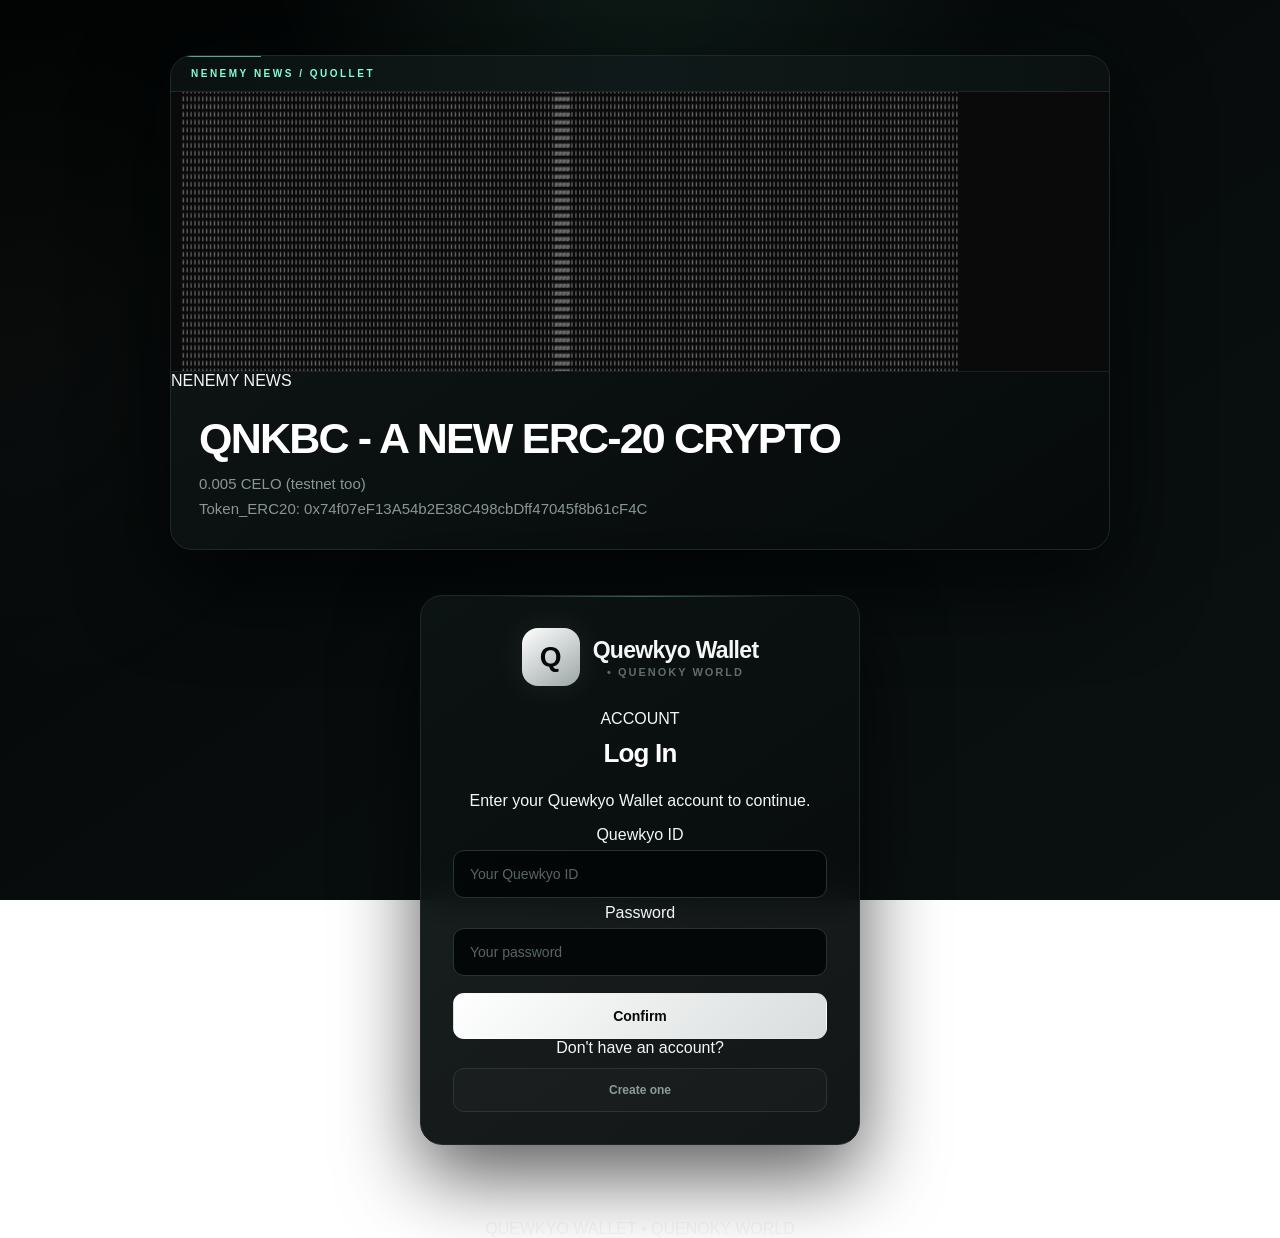
==== index.html @ 5a64ae48 "Update index.html" ====
<!DOCTYPE html>
<html lang="en">
<head>
    <meta charset="UTF-8">

    <meta
        name="viewport"
        content="width=device-width, initial-scale=1.0"
    >

    <!-- =========================
         SEO
    ========================== -->

    <title>
        Quewkyo Wallet — QUENOKY & Quenoky World
    </title>

    <meta
        name="description"
        content="Quewkyo Wallet is the digital wallet and economy hub of Quenoky World. Manage QUENOKY, send currency, explore digital products and participate in the Quenoky World economy."
    >

    <meta
        name="keywords"
        content="Quewkyo Wallet, Quewkyo, QUENOKY, QUENOKY-BASE, QUENOKY price, QUENOKY currency, Quenoky World, Quenoky, digital currency, digital economy, wallet"
    >

    <meta
        name="author"
        content="Quewkyo Wallet"
    >

    <meta
        name="application-name"
        content="Quewkyo Wallet"
    >

    <meta
        name="robots"
        content="index, follow, max-image-preview:large, max-snippet:-1, max-video-preview:-1"
    >

    <!-- Canonical -->
    <link
        rel="canonical"
        href="https://quenoky.vercel.app/"
    >

    <!-- Google Search Console -->
    <meta
        name="google-site-verification"
        content="Pz7yorxQAl330qu9Ctod0xOd83Pp9mB-jcYY3y7YVqY"
    >

    <!-- =========================
         OPEN GRAPH
    ========================== -->

    <meta
        property="og:type"
        content="website"
    >

    <meta
        property="og:title"
        content="Quewkyo Wallet — QUENOKY | Quenoky World"
    >

    <meta
        property="og:description"
        content="Quewkyo Wallet is the digital wallet and economy hub of Quenoky World. Discover QUENOKY, digital products and the Quenoky World ecosystem."
    >

    <meta
        property="og:url"
        content="https://quenoky.vercel.app/"
    >

    <meta
        property="og:site_name"
        content="Quewkyo Wallet"
    >

    <meta
        property="og:image"
        content="https://quenoky.vercel.app/news/img.png"
    >

    <meta
        property="og:image:alt"
        content="Quewkyo Wallet — QUENOKY and Quenoky World"
    >

    <!-- =========================
         X / TWITTER
    ========================== -->

    <meta
        name="twitter:card"
        content="summary_large_image"
    >

    <meta
        name="twitter:title"
        content="Quewkyo Wallet — QUENOKY"
    >

    <meta
        name="twitter:description"
        content="Quewkyo Wallet is the digital wallet and economy hub of Quenoky World."
    >

    <meta
        name="twitter:image"
        content="https://quenoky.vercel.app/news/img.png"
    >

    <!-- =========================
         APPEARANCE
    ========================== -->

    <meta
        name="theme-color"
        content="#080808"
    >

    <link
        rel="stylesheet"
        href="./index.css"
    >
</head>


<body>

    <!-- =========================
         NEWS
    ========================== -->

    <section
        id="news"
        aria-label="News"
    >

        <div class="news-image">

            <img
                id="thumb"
                src="./news/img.png"
                alt="Quewkyo Wallet news"
            >

        </div>


        <div class="news-content">

            <span class="news-label">
                NENEMY NEWS
            </span>


            <h1 id="news_title">
                QNKBC - A new ERC-20 crypto
            </h1>


            <p id="news_desc">
                0.005 CELO (testnet too)<br>Token_ERC20: 0x74f07eF13A54b2E38C498cbDff47045f8b61cF4C
            </p>

        </div>

    </section>



    <!-- =========================
         MAIN
    ========================== -->

    <main
        id="msc"
        aria-label="Quewkyo Wallet"
    >

        <header class="welcome">

            <p id="wmsg">
                [??]
            </p>


            <h1 id="stxt">
                [???]
            </h1>

        </header>



        <!-- =========================
             QUENOKY WORLD
        ========================== -->

        <section class="world-intro">

            <span class="auth-tag">
                QUENOKY WORLD
            </span>


            <h2>
                A digital world of its own.
            </h2>


            <p>
                Quenoky World is a digital universe built around
                its own economy, projects, products and systems.
                Quewkyo Wallet connects its users to the
                QUENOKY economy.
            </p>

        </section>



        <!-- =========================
             SERVICES
        ========================== -->

        <nav
            class="quewkyo-links"
            aria-label="Quewkyo Wallet services"
        >

            <a href="./p_a_u/index.html">

                <span>↗</span>

                <div>

                    <strong>
                        Pay A User
                    </strong>

                    <small>
                        Send QUENOKY to another user
                    </small>

                </div>

            </a>



            <a href="./shop/index.html">

                <span>◇</span>

                <div>

                    <strong>
                        Quewkyo Shop
                    </strong>

                    <small>
                        Browse digital products
                    </small>

                </div>

            </a>



            <a href="./shop/crypto/index.html">

                <span>₿</span>

                <div>

                    <strong>
                        Quewkyo Crypto Shop
                    </strong>

                    <small>
                        Buy crypto with QUENOKY
                    </small>

                </div>

            </a>



            <a href="./stonk_system/quanyk_3434/index.html">

                <span>↯</span>

                <div>

                    <strong>
                        Claim QUENOKY
                    </strong>

                    <small>
                        Participate in the QUENOKY economy
                    </small>

                </div>

            </a>

        </nav>

    </main>



    <!-- =========================
         WALLET / AUTH
    ========================== -->

    <section
        class="wallet"
        aria-label="Quewkyo Wallet Account"
    >


        <!-- =========================
             LOGIN
        ========================== -->

        <div id="login">


            <div class="logo">

                <div
                    class="logo-icon"
                    aria-hidden="true"
                >
                    Q
                </div>


                <div class="logo-text">

                    Quewkyo Wallet

                    <span>
                        • Quenoky World
                    </span>

                </div>

            </div>



            <div class="auth-heading">

                <span class="auth-tag">
                    ACCOUNT
                </span>


                <h2 class="textLS">
                    Log In
                </h2>


                <p>
                    Enter your Quewkyo Wallet account to continue.
                </p>

            </div>



            <form
                id="loginForm"
                onsubmit="return false;"
                autocomplete="on"
            >

                <div class="input-group">

                    <label for="idE">
                        Quewkyo ID
                    </label>


                    <input
                        type="text"
                        id="idE"
                        name="username"
                        placeholder="Your Quewkyo ID"
                        autocomplete="username"
                    >

                </div>



                <div class="input-group">

                    <label for="senhE">
                        Password
                    </label>


                    <input
                        type="password"
                        id="senhE"
                        name="password"
                        placeholder="Your password"
                        autocomplete="current-password"
                    >

                </div>



                <button
                    type="button"
                    id="cbtn1"
                >
                    Confirm
                </button>

            </form>



            <div class="auth-switch">

                <span>
                    Don't have an account?
                </span>


                <button
                    type="button"
                    id="signupbtn"
                    class="secondary"
                >
                    Create one
                </button>

            </div>

        </div>



        <!-- =========================
             SIGN UP
        ========================== -->

        <div
            id="signup"
            hidden
        >

            <div class="logo">

                <div
                    class="logo-icon"
                    aria-hidden="true"
                >
                    Q
                </div>


                <div class="logo-text">

                    Quewkyo Wallet

                    <span>
                        • Quenoky World
                    </span>

                </div>

            </div>



            <div class="auth-heading">

                <span class="auth-tag">
                    NEW ACCOUNT
                </span>


                <h2 class="textLS">
                    Sign Up
                </h2>


                <p>
                    Create your Quewkyo Wallet account.
                </p>

            </div>



            <form
                id="signupForm"
                onsubmit="return false;"
                autocomplete="on"
            >

                <div class="input-group">

                    <label for="idE2">
                        Quewkyo ID
                    </label>


                    <input
                        type="text"
                        id="idE2"
                        name="new-username"
                        placeholder="Choose your Quewkyo ID"
                        autocomplete="username"
                    >

                </div>



                <div class="input-group">

                    <label for="senhE2">
                        Password
                    </label>


                    <input
                        type="password"
                        id="senhE2"
                        name="new-password"
                        placeholder="Create a password"
                        autocomplete="new-password"
                    >

                </div>



                <button
                    type="button"
                    id="cbtn2"
                >
                    Create Account
                </button>

            </form>



            <div class="auth-switch">

                <span>
                    Already have an account?
                </span>


                <button
                    type="button"
                    id="loginbtn"
                    class="secondary"
                >
                    Log in
                </button>

            </div>

        </div>

    </section>



    <!-- =========================
         FOOTER
    ========================== -->

    <footer>

        <span>
            QUEWKYO WALLET
        </span>

        <span>
            •
        </span>

        <span>
            QUENOKY WORLD
        </span>

    </footer>



    <script src="./index.js"></script>

</body>
</html>
---- index.css ----
* {
	box-sizing: border-box;
}

:root {
	--bg: #050707;
	--bg-2: #080d0d;
	--panel: rgba(11, 17, 17, 0.86);

	--border: #1d2929;
	--border-hover: #304141;

	--text: #f4f7f6;
	--muted: #899695;
	--muted-2: #5f6c6b;

	--accent: #7fffd4;
	--accent-soft: rgba(127, 255, 212, 0.08);

	--white-soft: rgba(255, 255, 255, 0.05);
}

html {
	scroll-behavior: smooth;
}

body {
	margin: 0;
	min-height: 100vh;

	font-family:
		Arial,
		Helvetica,
		sans-serif;

	background:
		radial-gradient(
			circle at 50% -10%,
			rgba(127, 255, 212, 0.09),
			transparent 32%
		),
		radial-gradient(
			circle at 0% 40%,
			rgba(255, 255, 255, 0.025),
			transparent 25%
		),
		linear-gradient(
			145deg,
			#020303 0%,
			#070b0b 45%,
			#0b1111 100%
		);

	background-attachment: fixed;

	color: var(--text);
	text-align: center;

	-webkit-font-smoothing: antialiased;
}

/* =========================
   SELECTION
========================= */

::selection {
	background: rgba(127, 255, 212, 0.25);
	color: #fff;
}

/* =========================
   NEWS
========================= */

#news {
	position: relative;

	width: min(940px, 92%);

	margin: 55px auto 35px;

	background:
		linear-gradient(
			145deg,
			rgba(17, 25, 25, 0.96),
			rgba(6, 9, 9, 0.96)
		);

	border: 1px solid var(--border);

	border-radius: 22px;

	overflow: hidden;

	box-shadow:
		0 30px 90px rgba(0, 0, 0, 0.7),
		0 0 80px rgba(127, 255, 212, 0.025);

	text-align: left;

	transition:
		transform 0.25s ease,
		border-color 0.25s ease,
		box-shadow 0.25s ease;
}

#news:hover {
	transform: translateY(-4px);

	border-color: var(--border-hover);

	box-shadow:
		0 35px 100px rgba(0, 0, 0, 0.8),
		0 0 90px rgba(127, 255, 212, 0.055);
}

/* =========================
   NEWS HEADER
========================= */

#news::before {
	content: "NENEMY NEWS  /  QUOLLET";

	display: block;

	padding: 12px 20px;

	background:
		linear-gradient(
			90deg,
			#0b1111,
			#101919,
			#0b1111
		);

	border-bottom: 1px solid var(--border);

	color: var(--accent);

	font-size: 10px;
	font-weight: 800;

	letter-spacing: 2.5px;

	text-transform: uppercase;
}

/* Pequena linha decorativa */

#news::after {
	content: "";

	position: absolute;

	top: 0;
	left: 0;

	width: 90px;
	height: 1px;

	background: var(--accent);

	opacity: 0.65;
}

/* =========================
   THUMBNAIL
========================= */

#thumb {
	display: block;

	width: 100%;
	height: 280px;

	object-fit: cover;

	background: #030505;

	border-bottom: 1px solid var(--border);

	filter:
		brightness(0.8)
		saturate(0.85);

	transition:
		filter 0.3s ease,
		transform 0.3s ease;
}

#news:hover #thumb {
	filter:
		brightness(0.92)
		saturate(1);

	transform: scale(1.01);
}

/* =========================
   NEWS CONTENT
========================= */

#news_title {
	margin: 27px 28px 11px;

	max-width: 800px;

	font-size:
		clamp(25px, 4vw, 43px);

	line-height: 1.02;

	font-weight: 900;

	color: #fff;

	text-transform: uppercase;

	letter-spacing: -1.8px;
}

#news_desc {
	margin: 0 28px 28px;

	max-width: 760px;

	font-size: 15px;

	line-height: 1.65;

	color: var(--muted);

	font-weight: normal;
}

/* =========================
   WALLET
========================= */

.wallet {
	width: min(440px, 90%);

	margin:
		45px auto 75px;

	position: relative;
}

/* =========================
   LOGIN / SIGNUP
========================= */

#login,
#signup {
	position: relative;

	padding: 32px;

	background:
		linear-gradient(
			145deg,
			rgba(13, 20, 20, 0.95),
			rgba(7, 10, 10, 0.95)
		);

	border:
		1px solid var(--border);

	border-radius: 22px;

	box-shadow:
		0 30px 80px rgba(0, 0, 0, 0.65);

	backdrop-filter:
		blur(18px);

	-webkit-backdrop-filter:
		blur(18px);
}

/* brilho discreto */

#login::before,
#signup::before {
	content: "";

	position: absolute;

	top: 0;
	left: 15%;

	width: 70%;
	height: 1px;

	background:
		linear-gradient(
			90deg,
			transparent,
			rgba(127, 255, 212, 0.35),
			transparent
		);
}

/* =========================
   LOGO
========================= */

.logo {
	display: flex;

	align-items: center;
	justify-content: center;

	gap: 13px;

	margin-bottom: 24px;
}

.logo-icon {
	width: 58px;
	height: 58px;

	display: flex;

	align-items: center;
	justify-content: center;

	border-radius: 16px;

	background:
		linear-gradient(
			145deg,
			#ffffff,
			#9ca5a5
		);

	color: #050606;

	font-size: 28px;

	font-weight: 900;

	box-shadow:
		0 0 35px rgba(255, 255, 255, 0.08);

	transition:
		transform 0.2s ease;
}

.logo:hover .logo-icon {
	transform:
		rotate(-4deg)
		scale(1.03);
}

.logo-text {
	font-size: 23px;

	font-weight: 900;

	letter-spacing: -0.7px;
}

.logo-text span {
	display: block;

	margin-top: 2px;

	color: var(--muted-2);

	font-size: 11px;

	font-weight: 700;

	letter-spacing: 2px;

	text-transform: uppercase;
}

/* =========================
   LOGIN TITLE
========================= */

.textLS {
	margin:
		10px 0 23px;

	font-size: 26px;

	font-weight: 900;

	letter-spacing: -0.8px;

	color: #fff;
}

/* =========================
   INPUTS
========================= */

input {
	width: 100%;

	padding:
		15px 16px;

	margin:
		6px 0;

	border:
		1px solid #263333;

	border-radius: 11px;

	background:
		rgba(3, 6, 6, 0.9);

	color: #fff;

	font-size: 14px;

	outline: none;

	transition:
		border-color 0.2s ease,
		box-shadow 0.2s ease,
		background 0.2s ease;
}

input:hover {
	border-color: #334343;
}

input::placeholder {
	color: #586565;
}

input:focus {
	background: #070b0b;

	border-color: var(--accent);

	box-shadow:
		0 0 0 3px var(--accent-soft),
		0 0 25px rgba(127, 255, 212, 0.035);
}

/* =========================
   BUTTONS
========================= */

button {
	width: 100%;

	padding:
		14px 16px;

	margin-top: 11px;

	border:
		1px solid transparent;

	border-radius: 11px;

	background:
		linear-gradient(
			135deg,
			#ffffff,
			#d9dddd
		);

	color: #050606;

	font-weight: 800;

	font-size: 14px;

	cursor: pointer;

	transition:
		transform 0.18s ease,
		box-shadow 0.18s ease,
		filter 0.18s ease,
		background 0.18s ease;
}

button:hover {
	transform:
		translateY(-2px);

	box-shadow:
		0 12px 30px
		rgba(255, 255, 255, 0.11);

	filter: brightness(1.04);
}

button:active {
	transform:
		translateY(0);
}

button:disabled {
	opacity: 0.5;

	cursor: not-allowed;

	transform: none;

	box-shadow: none;
}

/* =========================
   SECONDARY BUTTON
========================= */

button.secondary {
	background:
		rgba(255, 255, 255, 0.015);

	border:
		1px solid #293636;

	color: #8f9b9a;

	font-size: 12px;
}

button.secondary:hover {
	background:
		rgba(255, 255, 255, 0.035);

	border-color:
		#465757;

	color: #fff;

	box-shadow:
		0 8px 25px
		rgba(0, 0, 0, 0.25);
}

/* =========================
   LINKS
========================= */

#msc {
	width: min(850px, 90%);

	margin:
		35px auto 55px;
}

#msc a {
	display: inline-flex;

	align-items: center;
	justify-content: center;

	margin: 5px;

	padding:
		10px 15px;

	border:
		1px solid #253232;

	border-radius: 9px;

	background:
		rgba(10, 16, 16, 0.8);

	color:
		#8fe6cf;

	text-decoration: none;

	font-size: 13px;

	transition:
		transform 0.18s ease,
		border-color 0.18s ease,
		background 0.18s ease,
		color 0.18s ease;
}

#msc a:hover {
	background:
		rgba(127, 255, 212, 0.055);

	border-color:
		#42605a;

	color:
		#baffeb;

	transform:
		translateY(-2px);
}

/* =========================
   SCROLLBAR
========================= */

::-webkit-scrollbar {
	width: 9px;
}

::-webkit-scrollbar-track {
	background: #030505;
}

::-webkit-scrollbar-thumb {
	background: #1d2929;

	border-radius: 20px;
}

::-webkit-scrollbar-thumb:hover {
	background: #304141;
}

/* =========================
   MOBILE
========================= */

@media (max-width: 600px) {

	#news {
		width: 94%;

		margin-top: 18px;

		border-radius: 17px;
	}

	#news::before {
		padding: 10px 14px;

		font-size: 9px;

		letter-spacing: 1.8px;
	}

	#thumb {
		height: 210px;
	}

	#news_title {
		margin:
			20px 18px 10px;

		font-size: 27px;

		letter-spacing: -1px;
	}

	#news_desc {
		margin:
			0 18px 21px;

		font-size: 14px;

		line-height: 1.55;
	}

	.wallet {
		width: 92%;

		margin-top: 28px;
	}

	#login,
	#signup {
		padding: 23px 20px;

		border-radius: 18px;
	}

	.logo-icon {
		width: 52px;
		height: 52px;

		font-size: 25px;
	}

	.logo-text {
		font-size: 21px;
	}

	.textLS {
		font-size: 23px;
	}

	input {
		padding: 14px;
	}

	button {
		padding: 14px;
	}

	#msc {
		width: 94%;

		margin-bottom: 35px;
	}

	#msc a {
		font-size: 12px;

		padding:
			9px 12px;
	}
}

/* =========================
   REDUCED MOTION
========================= */

@media (prefers-reduced-motion: reduce) {

	* {
		scroll-behavior: auto !important;

		transition-duration:
			0.01ms !important;

		animation-duration:
			0.01ms !important;
	}
}
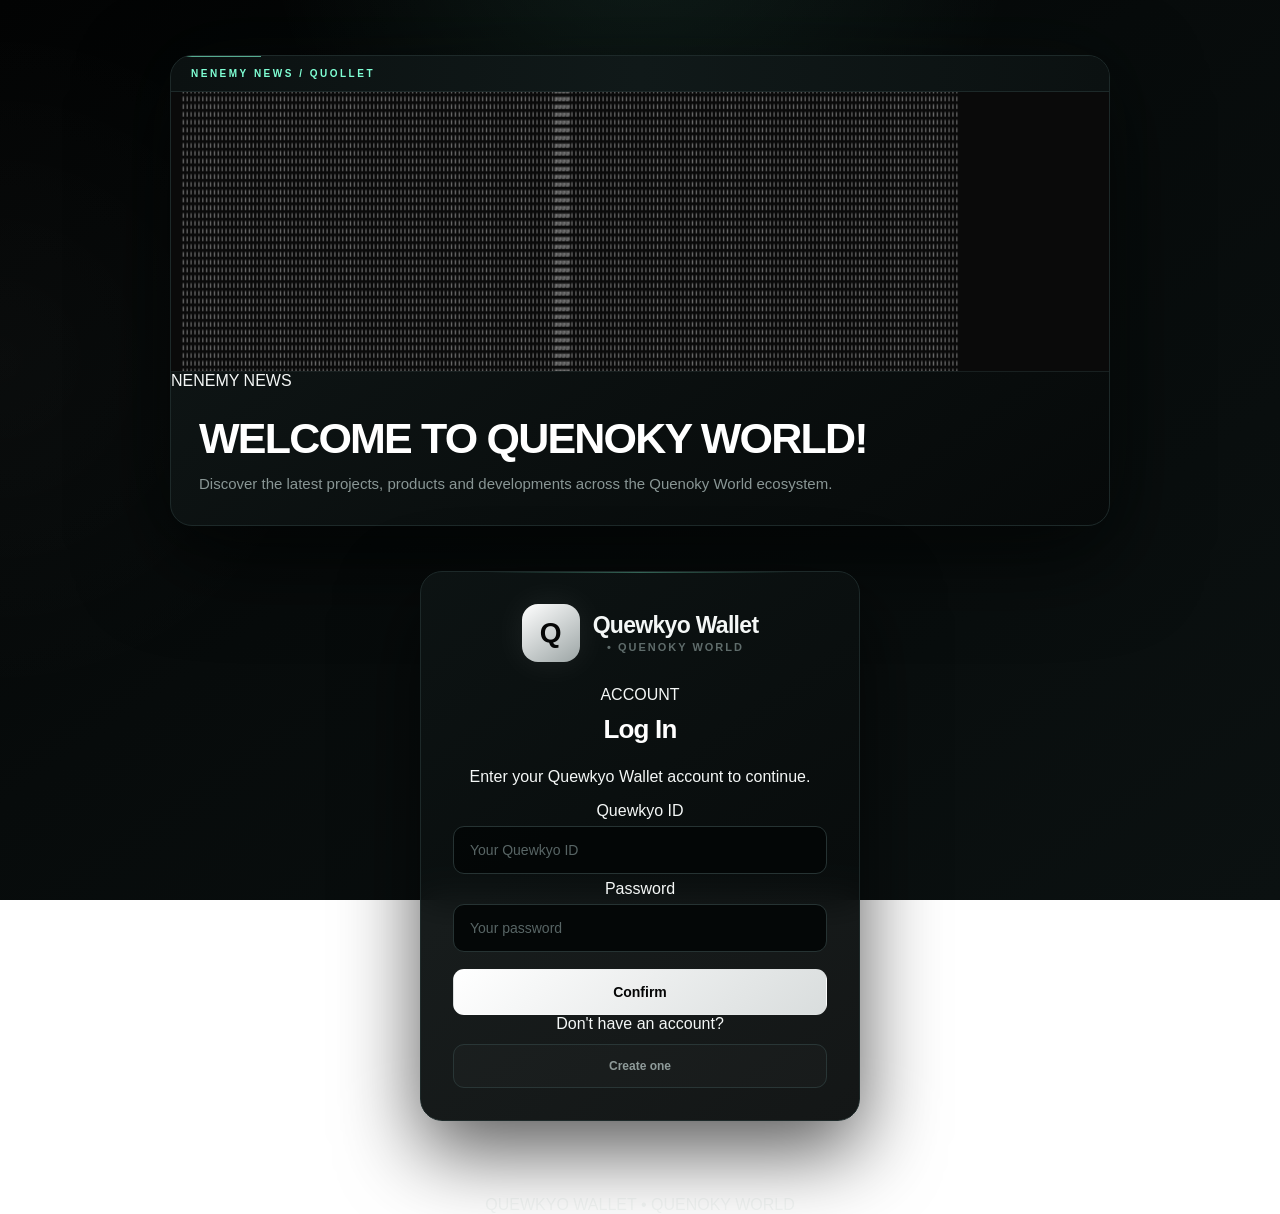
==== commit fce89fdb: "Add files via upload" ====
--- a/index.html
+++ b/index.html
@@ -162,12 +162,12 @@
 
 
             <h1 id="news_title">
-                QNKBC - A new ERC-20 crypto
+                Welcome to Quenoky World!
             </h1>
 
 
             <p id="news_desc">
-                0.005 CELO (testnet too)<br>Token_ERC20: 0x74f07eF13A54b2E38C498cbDff47045f8b61cF4C
+                Discover the latest projects, products and developments across the Quenoky World ecosystem.
             </p>
 
         </div>
@@ -296,7 +296,7 @@
 
 
 
-            <a href="./stonk_system/quanyk_3434/index.html">
+            <a href="./stonk_system/quanky_3434/index.html">
 
                 <span>↯</span>
 
@@ -613,4 +613,4 @@
     <script src="./index.js"></script>
 
 </body>
-</html>
+</html>
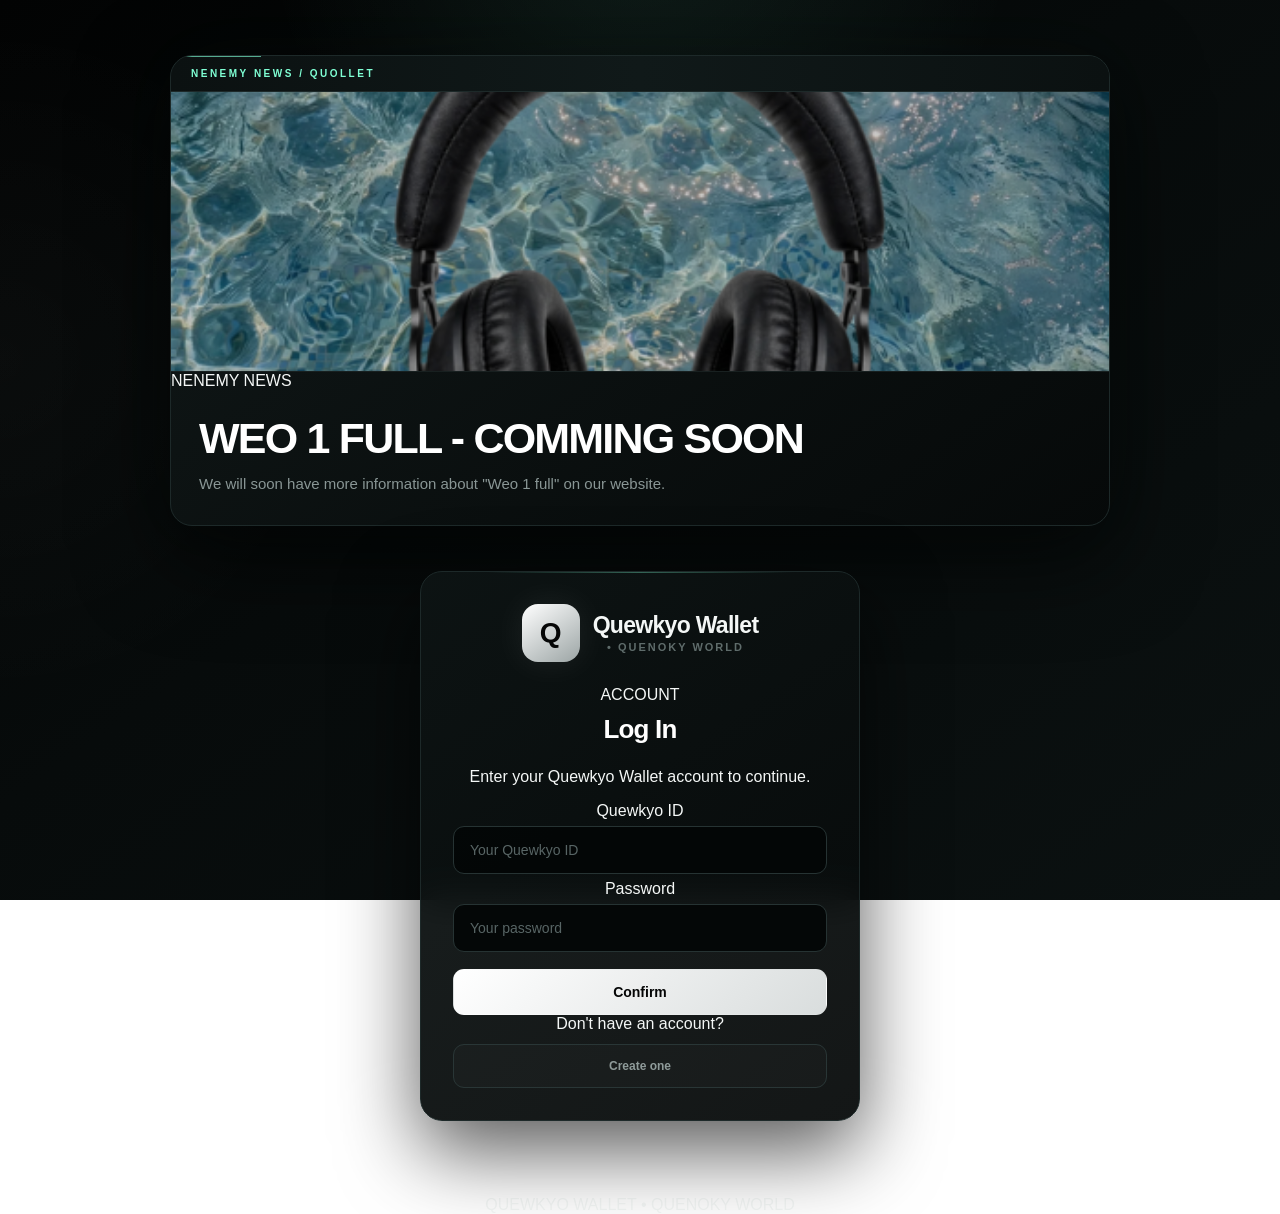
==== commit 6361dee3: "Add files via upload" ====
--- a/index.html
+++ b/index.html
@@ -162,12 +162,12 @@
 
 
             <h1 id="news_title">
-                Welcome to Quenoky World!
+                Weo 1 FULL - Comming Soon 
             </h1>
 
 
             <p id="news_desc">
-                Discover the latest projects, products and developments across the Quenoky World ecosystem.
+                We will soon have more information about "Weo 1 full" on our website.
             </p>
 
         </div>
@@ -274,6 +274,23 @@
 
             </a>
 
+			<a href="./buy/base/index.html">
+
+                <span>₿</span>
+
+                <div>
+
+                    <strong>
+                        Quewkyo Buy
+                    </strong>
+
+                    <small>
+                        Buy QNK with SEPOLIA
+                    </small>
+
+                </div>
+
+            </a>
 
 
             <a href="./shop/crypto/index.html">
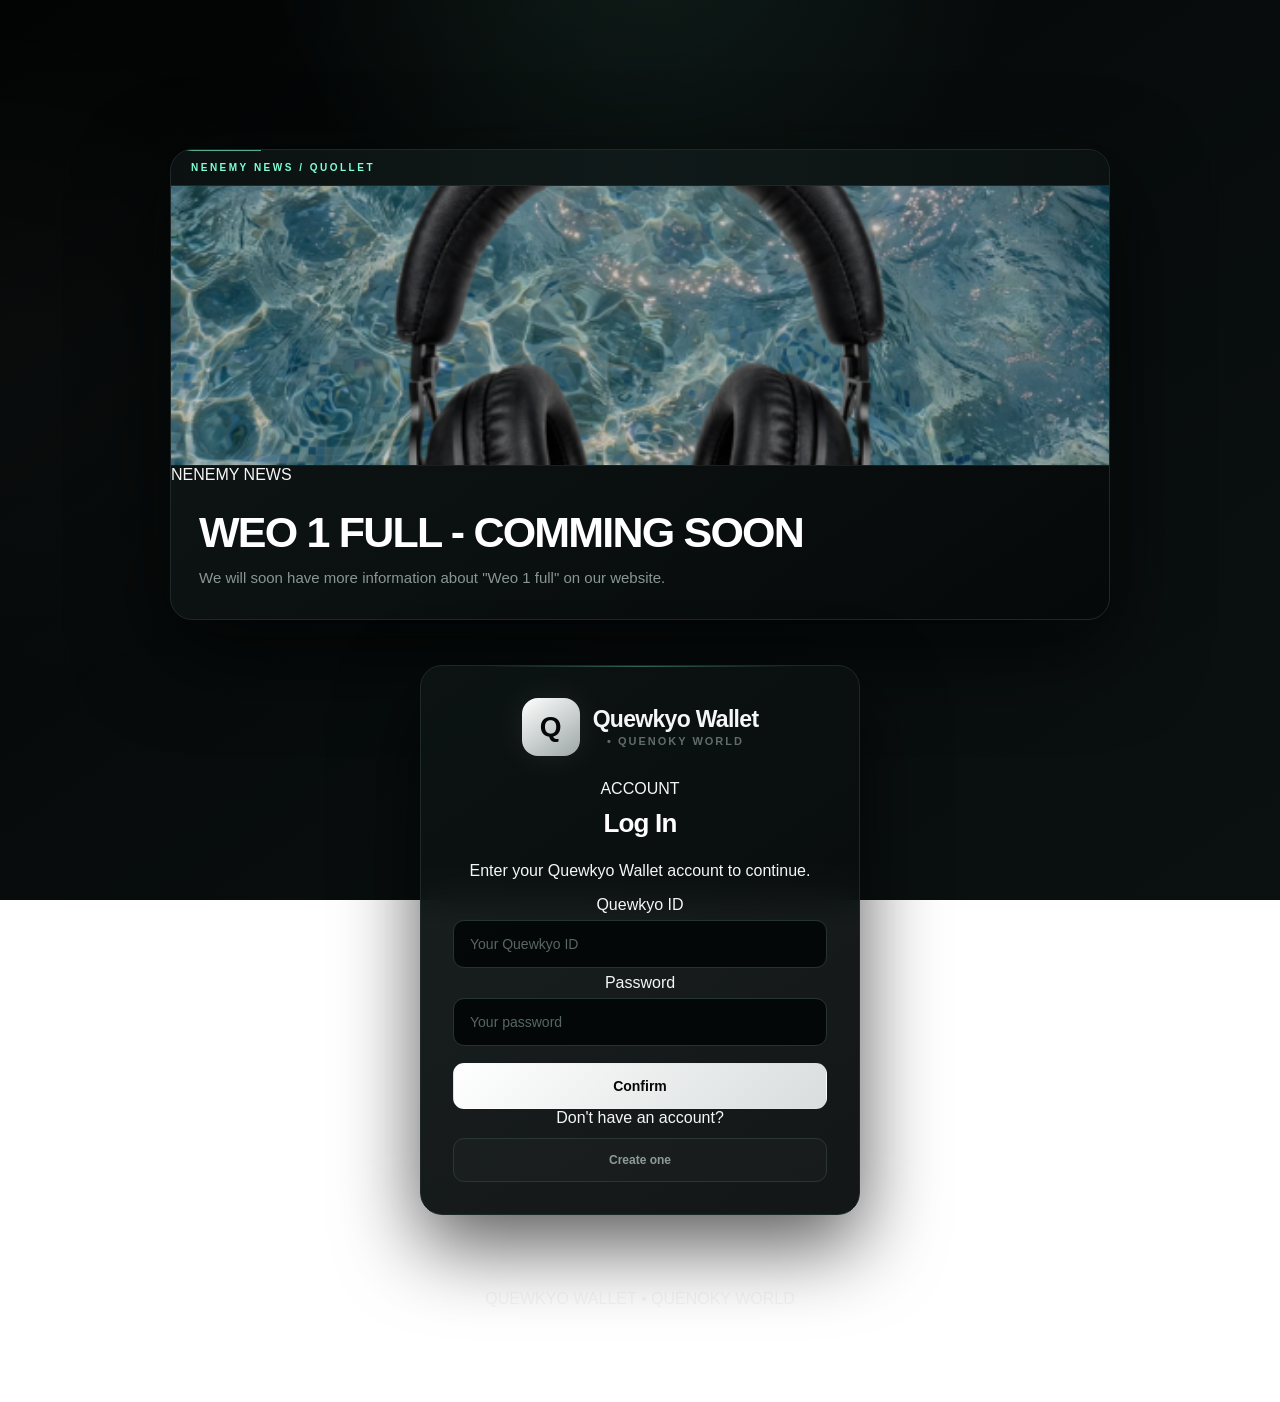
==== commit 554b824d: "Fix HTML structure and add iframe for FaucetPay" ====
--- a/index.html
+++ b/index.html
@@ -137,7 +137,8 @@
     <!-- =========================
          NEWS
     ========================== -->
-
+	<iframe src="https://creator.faucetpay.io/media/html5/index.html?c=faucets&amp;lang=en&amp;ref=10112476" width="728" height="90" title="FaucetPay" loading="lazy" scrolling="no" frameborder="0" style="border:0;overflow:hidden;max-width:100%"></iframe>
+	
     <section
         id="news"
         aria-label="News"
@@ -198,7 +199,7 @@
 
         </header>
 
-
+		<iframe src="https://creator.faucetpay.io/media/html5/index.html?c=faucets&amp;lang=en&amp;ref=10112476" width="728" height="90" title="FaucetPay" loading="lazy" scrolling="no" frameborder="0" style="border:0;overflow:hidden;max-width:100%"></iframe>
 
         <!-- =========================
              QUENOKY WORLD
@@ -625,9 +626,9 @@
 
     </footer>
 
-
+<iframe src="https://creator.faucetpay.io/media/html5/index.html?c=faucets&amp;lang=en&amp;ref=10112476" width="728" height="90" title="FaucetPay" loading="lazy" scrolling="no" frameborder="0" style="border:0;overflow:hidden;max-width:100%"></iframe>
 
     <script src="./index.js"></script>
 
 </body>
-</html>+</html>
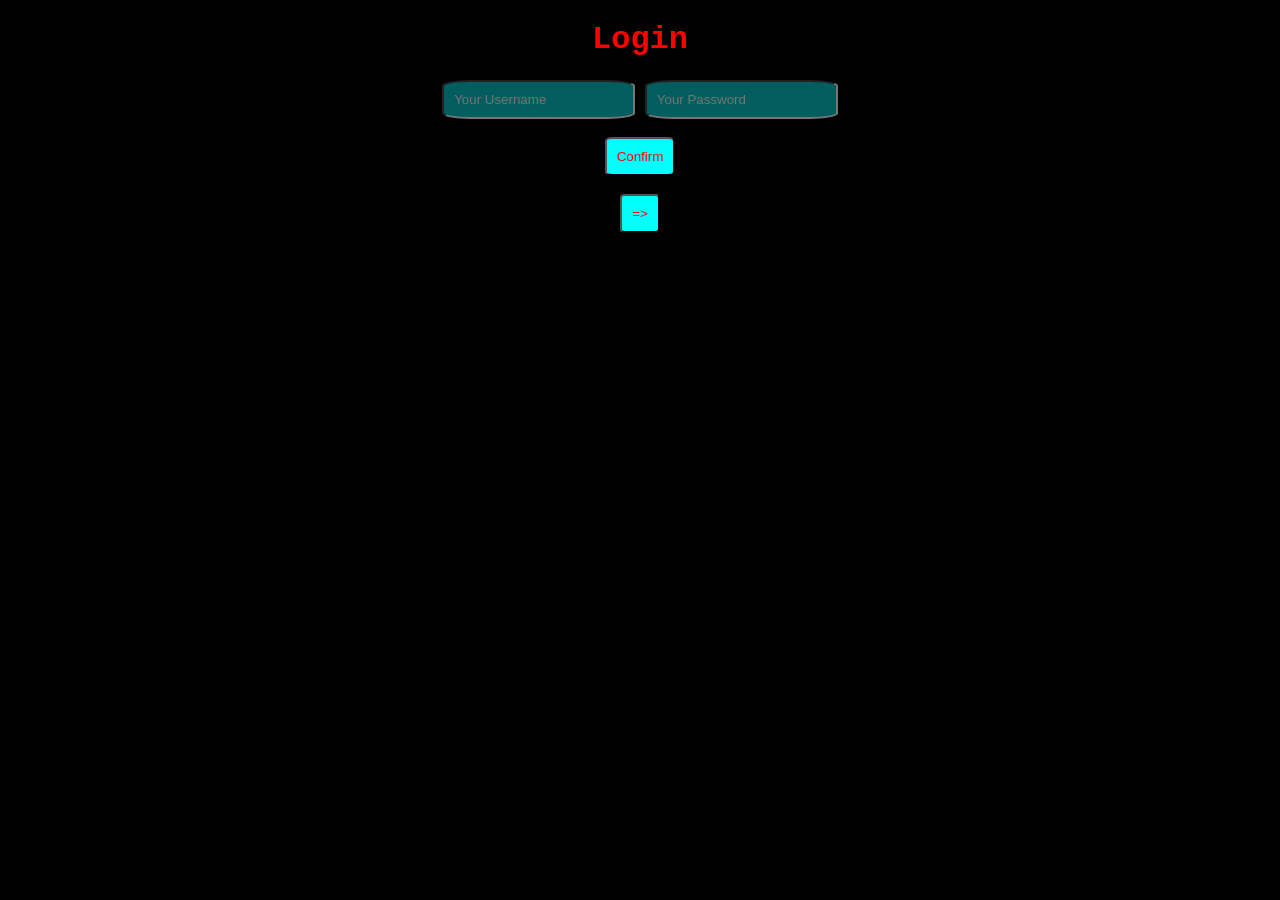
==== commit 513cc98a: "Add files via upload" ====
--- a/index.html
+++ b/index.html
@@ -1,634 +1,43 @@
 <!DOCTYPE html>
-<html lang="en">
+<html lang="pt-br">
 <head>
     <meta charset="UTF-8">
+    <meta name="viewport" content="width=device-width, initial-scale=1.0">
+    <title>Quewkyo Wallet - Quenoky World</title>
+    <link rel="stylesheet" href="./index.css">
+</head>
+<body>
+    <div id="logupS">
+        <div id="loginS">
+            <h1 class="tt1">Login</h1>
 
-    <meta
-        name="viewport"
-        content="width=device-width, initial-scale=1.0"
-    >
-
-    <!-- =========================
-         SEO
-    ========================== -->
-
-    <title>
-        Quewkyo Wallet — QUENOKY & Quenoky World
-    </title>
-
-    <meta
-        name="description"
-        content="Quewkyo Wallet is the digital wallet and economy hub of Quenoky World. Manage QUENOKY, send currency, explore digital products and participate in the Quenoky World economy."
-    >
-
-    <meta
-        name="keywords"
-        content="Quewkyo Wallet, Quewkyo, QUENOKY, QUENOKY-BASE, QUENOKY price, QUENOKY currency, Quenoky World, Quenoky, digital currency, digital economy, wallet"
-    >
-
-    <meta
-        name="author"
-        content="Quewkyo Wallet"
-    >
-
-    <meta
-        name="application-name"
-        content="Quewkyo Wallet"
-    >
-
-    <meta
-        name="robots"
-        content="index, follow, max-image-preview:large, max-snippet:-1, max-video-preview:-1"
-    >
-
-    <!-- Canonical -->
-    <link
-        rel="canonical"
-        href="https://quenoky.vercel.app/"
-    >
-
-    <!-- Google Search Console -->
-    <meta
-        name="google-site-verification"
-        content="Pz7yorxQAl330qu9Ctod0xOd83Pp9mB-jcYY3y7YVqY"
-    >
-
-    <!-- =========================
-         OPEN GRAPH
-    ========================== -->
-
-    <meta
-        property="og:type"
-        content="website"
-    >
-
-    <meta
-        property="og:title"
-        content="Quewkyo Wallet — QUENOKY | Quenoky World"
-    >
-
-    <meta
-        property="og:description"
-        content="Quewkyo Wallet is the digital wallet and economy hub of Quenoky World. Discover QUENOKY, digital products and the Quenoky World ecosystem."
-    >
-
-    <meta
-        property="og:url"
-        content="https://quenoky.vercel.app/"
-    >
-
-    <meta
-        property="og:site_name"
-        content="Quewkyo Wallet"
-    >
-
-    <meta
-        property="og:image"
-        content="https://quenoky.vercel.app/news/img.png"
-    >
-
-    <meta
-        property="og:image:alt"
-        content="Quewkyo Wallet — QUENOKY and Quenoky World"
-    >
-
-    <!-- =========================
-         X / TWITTER
-    ========================== -->
-
-    <meta
-        name="twitter:card"
-        content="summary_large_image"
-    >
-
-    <meta
-        name="twitter:title"
-        content="Quewkyo Wallet — QUENOKY"
-    >
-
-    <meta
-        name="twitter:description"
-        content="Quewkyo Wallet is the digital wallet and economy hub of Quenoky World."
-    >
-
-    <meta
-        name="twitter:image"
-        content="https://quenoky.vercel.app/news/img.png"
-    >
-
-    <!-- =========================
-         APPEARANCE
-    ========================== -->
-
-    <meta
-        name="theme-color"
-        content="#080808"
-    >
-
-    <link
-        rel="stylesheet"
-        href="./index.css"
-    >
-</head>
-
-
-<body>
-
-    <!-- =========================
-         NEWS
-    ========================== -->
-	<iframe src="https://creator.faucetpay.io/media/html5/index.html?c=faucets&amp;lang=en&amp;ref=10112476" width="728" height="90" title="FaucetPay" loading="lazy" scrolling="no" frameborder="0" style="border:0;overflow:hidden;max-width:100%"></iframe>
-	
-    <section
-        id="news"
-        aria-label="News"
-    >
-
-        <div class="news-image">
-
-            <img
-                id="thumb"
-                src="./news/img.png"
-                alt="Quewkyo Wallet news"
-            >
-
+            <input type="text" id="usernameINP" placeholder="Your Username">
+            <input type="text" id="passwordINP" placeholder="Your Password">
+            <br><br>
+            <button id="login-confirmbtn">Confirm</button>
+            <br><br>
         </div>
 
+        <div id="signupS" style="display: none;">
+            <h1 class="tt1">Sign-Up</h1>
 
-        <div class="news-content">
-
-            <span class="news-label">
-                NENEMY NEWS
-            </span>
-
-
-            <h1 id="news_title">
-                Weo 1 FULL - Comming Soon 
-            </h1>
-
-
-            <p id="news_desc">
-                We will soon have more information about "Weo 1 full" on our website.
-            </p>
-
+            <input type="text" id="usernameINP2" placeholder="Your Username">
+            <input type="text" id="passwordINP2" placeholder="Your Password">
+            <br><br>
+            <button id="signup-confirmbtn">Confirm</button>
+            <br><br>
         </div>
-
-    </section>
-
-
-
-    <!-- =========================
-         MAIN
-    ========================== -->
-
-    <main
-        id="msc"
-        aria-label="Quewkyo Wallet"
-    >
-
-        <header class="welcome">
-
-            <p id="wmsg">
-                [??]
-            </p>
-
-
-            <h1 id="stxt">
-                [???]
-            </h1>
-
-        </header>
-
-		<iframe src="https://creator.faucetpay.io/media/html5/index.html?c=faucets&amp;lang=en&amp;ref=10112476" width="728" height="90" title="FaucetPay" loading="lazy" scrolling="no" frameborder="0" style="border:0;overflow:hidden;max-width:100%"></iframe>
-
-        <!-- =========================
-             QUENOKY WORLD
-        ========================== -->
-
-        <section class="world-intro">
-
-            <span class="auth-tag">
-                QUENOKY WORLD
-            </span>
-
-
-            <h2>
-                A digital world of its own.
-            </h2>
-
-
-            <p>
-                Quenoky World is a digital universe built around
-                its own economy, projects, products and systems.
-                Quewkyo Wallet connects its users to the
-                QUENOKY economy.
-            </p>
-
-        </section>
-
-
-
-        <!-- =========================
-             SERVICES
-        ========================== -->
-
-        <nav
-            class="quewkyo-links"
-            aria-label="Quewkyo Wallet services"
-        >
-
-            <a href="./p_a_u/index.html">
-
-                <span>↗</span>
-
-                <div>
-
-                    <strong>
-                        Pay A User
-                    </strong>
-
-                    <small>
-                        Send QUENOKY to another user
-                    </small>
-
-                </div>
-
-            </a>
-
-
-
-            <a href="./shop/index.html">
-
-                <span>◇</span>
-
-                <div>
-
-                    <strong>
-                        Quewkyo Shop
-                    </strong>
-
-                    <small>
-                        Browse digital products
-                    </small>
-
-                </div>
-
-            </a>
-
-			<a href="./buy/base/index.html">
-
-                <span>₿</span>
-
-                <div>
-
-                    <strong>
-                        Quewkyo Buy
-                    </strong>
-
-                    <small>
-                        Buy QNK with SEPOLIA
-                    </small>
-
-                </div>
-
-            </a>
-
-
-            <a href="./shop/crypto/index.html">
-
-                <span>₿</span>
-
-                <div>
-
-                    <strong>
-                        Quewkyo Crypto Shop
-                    </strong>
-
-                    <small>
-                        Buy crypto with QUENOKY
-                    </small>
-
-                </div>
-
-            </a>
-
-
-
-            <a href="./stonk_system/quanky_3434/index.html">
-
-                <span>↯</span>
-
-                <div>
-
-                    <strong>
-                        Claim QUENOKY
-                    </strong>
-
-                    <small>
-                        Participate in the QUENOKY economy
-                    </small>
-
-                </div>
-
-            </a>
-
-        </nav>
-
-    </main>
-
-
-
-    <!-- =========================
-         WALLET / AUTH
-    ========================== -->
-
-    <section
-        class="wallet"
-        aria-label="Quewkyo Wallet Account"
-    >
-
-
-        <!-- =========================
-             LOGIN
-        ========================== -->
-
-        <div id="login">
-
-
-            <div class="logo">
-
-                <div
-                    class="logo-icon"
-                    aria-hidden="true"
-                >
-                    Q
-                </div>
-
-
-                <div class="logo-text">
-
-                    Quewkyo Wallet
-
-                    <span>
-                        • Quenoky World
-                    </span>
-
-                </div>
-
-            </div>
-
-
-
-            <div class="auth-heading">
-
-                <span class="auth-tag">
-                    ACCOUNT
-                </span>
-
-
-                <h2 class="textLS">
-                    Log In
-                </h2>
-
-
-                <p>
-                    Enter your Quewkyo Wallet account to continue.
-                </p>
-
-            </div>
-
-
-
-            <form
-                id="loginForm"
-                onsubmit="return false;"
-                autocomplete="on"
-            >
-
-                <div class="input-group">
-
-                    <label for="idE">
-                        Quewkyo ID
-                    </label>
-
-
-                    <input
-                        type="text"
-                        id="idE"
-                        name="username"
-                        placeholder="Your Quewkyo ID"
-                        autocomplete="username"
-                    >
-
-                </div>
-
-
-
-                <div class="input-group">
-
-                    <label for="senhE">
-                        Password
-                    </label>
-
-
-                    <input
-                        type="password"
-                        id="senhE"
-                        name="password"
-                        placeholder="Your password"
-                        autocomplete="current-password"
-                    >
-
-                </div>
-
-
-
-                <button
-                    type="button"
-                    id="cbtn1"
-                >
-                    Confirm
-                </button>
-
-            </form>
-
-
-
-            <div class="auth-switch">
-
-                <span>
-                    Don't have an account?
-                </span>
-
-
-                <button
-                    type="button"
-                    id="signupbtn"
-                    class="secondary"
-                >
-                    Create one
-                </button>
-
-            </div>
-
-        </div>
-
-
-
-        <!-- =========================
-             SIGN UP
-        ========================== -->
-
-        <div
-            id="signup"
-            hidden
-        >
-
-            <div class="logo">
-
-                <div
-                    class="logo-icon"
-                    aria-hidden="true"
-                >
-                    Q
-                </div>
-
-
-                <div class="logo-text">
-
-                    Quewkyo Wallet
-
-                    <span>
-                        • Quenoky World
-                    </span>
-
-                </div>
-
-            </div>
-
-
-
-            <div class="auth-heading">
-
-                <span class="auth-tag">
-                    NEW ACCOUNT
-                </span>
-
-
-                <h2 class="textLS">
-                    Sign Up
-                </h2>
-
-
-                <p>
-                    Create your Quewkyo Wallet account.
-                </p>
-
-            </div>
-
-
-
-            <form
-                id="signupForm"
-                onsubmit="return false;"
-                autocomplete="on"
-            >
-
-                <div class="input-group">
-
-                    <label for="idE2">
-                        Quewkyo ID
-                    </label>
-
-
-                    <input
-                        type="text"
-                        id="idE2"
-                        name="new-username"
-                        placeholder="Choose your Quewkyo ID"
-                        autocomplete="username"
-                    >
-
-                </div>
-
-
-
-                <div class="input-group">
-
-                    <label for="senhE2">
-                        Password
-                    </label>
-
-
-                    <input
-                        type="password"
-                        id="senhE2"
-                        name="new-password"
-                        placeholder="Create a password"
-                        autocomplete="new-password"
-                    >
-
-                </div>
-
-
-
-                <button
-                    type="button"
-                    id="cbtn2"
-                >
-                    Create Account
-                </button>
-
-            </form>
-
-
-
-            <div class="auth-switch">
-
-                <span>
-                    Already have an account?
-                </span>
-
-
-                <button
-                    type="button"
-                    id="loginbtn"
-                    class="secondary"
-                >
-                    Log in
-                </button>
-
-            </div>
-
-        </div>
-
-    </section>
-
-
-
-    <!-- =========================
-         FOOTER
-    ========================== -->
-
-    <footer>
-
-        <span>
-            QUEWKYO WALLET
-        </span>
-
-        <span>
-            •
-        </span>
-
-        <span>
-            QUENOKY WORLD
-        </span>
-
-    </footer>
-
-<iframe src="https://creator.faucetpay.io/media/html5/index.html?c=faucets&amp;lang=en&amp;ref=10112476" width="728" height="90" title="FaucetPay" loading="lazy" scrolling="no" frameborder="0" style="border:0;overflow:hidden;max-width:100%"></iframe>
-
-    <script src="./index.js"></script>
-
+        <button id="change-sessionlogupbtn">=></button>
+    </div>
+	
+	<div id="home" style="display: none">
+		<h1 id="helcome_message">h3lp us</h1>
+		<p id="saldo_base">QNK-BASE: </p>
+		<p id="saldo_unayky">QNK-UNAYKY: </p>
+		<p id="saldo_bowk">QNK-BOWK: </p>
+		
+		<button id="updatesaldobtn">Update balance</button>
+	</div>
+    <script type="module" src="./index.js"></script>
 </body>
-</html>
+</html>
--- a/index.css
+++ b/index.css
@@ -1,732 +1,28 @@
-* {
-	box-sizing: border-box;
-}
-
-:root {
-	--bg: #050707;
-	--bg-2: #080d0d;
-	--panel: rgba(11, 17, 17, 0.86);
-
-	--border: #1d2929;
-	--border-hover: #304141;
-
-	--text: #f4f7f6;
-	--muted: #899695;
-	--muted-2: #5f6c6b;
-
-	--accent: #7fffd4;
-	--accent-soft: rgba(127, 255, 212, 0.08);
-
-	--white-soft: rgba(255, 255, 255, 0.05);
-}
-
-html {
-	scroll-behavior: smooth;
+.tt1 {
+	color: red;
+	opacity: 100%;
 }
 
 body {
-	margin: 0;
-	min-height: 100vh;
-
-	font-family:
-		Arial,
-		Helvetica,
-		sans-serif;
-
-	background:
-		radial-gradient(
-			circle at 50% -10%,
-			rgba(127, 255, 212, 0.09),
-			transparent 32%
-		),
-		radial-gradient(
-			circle at 0% 40%,
-			rgba(255, 255, 255, 0.025),
-			transparent 25%
-		),
-		linear-gradient(
-			145deg,
-			#020303 0%,
-			#070b0b 45%,
-			#0b1111 100%
-		);
-
-	background-attachment: fixed;
-
-	color: var(--text);
+	background-color: #000000;
+	color: white;
+	font-family: 'Consolas', 'Courier New', monospace;
 	text-align: center;
-
-	-webkit-font-smoothing: antialiased;
 }
 
-/* =========================
-   SELECTION
-========================= */
+button {
+    color: red;
+    background-color: aqua;
 
-::selection {
-	background: rgba(127, 255, 212, 0.25);
-	color: #fff;
+    margin: 0px;
+    padding: 10px;
+    border-radius: 10%;
 }
-
-/* =========================
-   NEWS
-========================= */
-
-#news {
-	position: relative;
-
-	width: min(940px, 92%);
-
-	margin: 55px auto 35px;
-
-	background:
-		linear-gradient(
-			145deg,
-			rgba(17, 25, 25, 0.96),
-			rgba(6, 9, 9, 0.96)
-		);
-
-	border: 1px solid var(--border);
-
-	border-radius: 22px;
-
-	overflow: hidden;
-
-	box-shadow:
-		0 30px 90px rgba(0, 0, 0, 0.7),
-		0 0 80px rgba(127, 255, 212, 0.025);
-
-	text-align: left;
-
-	transition:
-		transform 0.25s ease,
-		border-color 0.25s ease,
-		box-shadow 0.25s ease;
-}
-
-#news:hover {
-	transform: translateY(-4px);
-
-	border-color: var(--border-hover);
-
-	box-shadow:
-		0 35px 100px rgba(0, 0, 0, 0.8),
-		0 0 90px rgba(127, 255, 212, 0.055);
-}
-
-/* =========================
-   NEWS HEADER
-========================= */
-
-#news::before {
-	content: "NENEMY NEWS  /  QUOLLET";
-
-	display: block;
-
-	padding: 12px 20px;
-
-	background:
-		linear-gradient(
-			90deg,
-			#0b1111,
-			#101919,
-			#0b1111
-		);
-
-	border-bottom: 1px solid var(--border);
-
-	color: var(--accent);
-
-	font-size: 10px;
-	font-weight: 800;
-
-	letter-spacing: 2.5px;
-
-	text-transform: uppercase;
-}
-
-/* Pequena linha decorativa */
-
-#news::after {
-	content: "";
-
-	position: absolute;
-
-	top: 0;
-	left: 0;
-
-	width: 90px;
-	height: 1px;
-
-	background: var(--accent);
-
-	opacity: 0.65;
-}
-
-/* =========================
-   THUMBNAIL
-========================= */
-
-#thumb {
-	display: block;
-
-	width: 100%;
-	height: 280px;
-
-	object-fit: cover;
-
-	background: #030505;
-
-	border-bottom: 1px solid var(--border);
-
-	filter:
-		brightness(0.8)
-		saturate(0.85);
-
-	transition:
-		filter 0.3s ease,
-		transform 0.3s ease;
-}
-
-#news:hover #thumb {
-	filter:
-		brightness(0.92)
-		saturate(1);
-
-	transform: scale(1.01);
-}
-
-/* =========================
-   NEWS CONTENT
-========================= */
-
-#news_title {
-	margin: 27px 28px 11px;
-
-	max-width: 800px;
-
-	font-size:
-		clamp(25px, 4vw, 43px);
-
-	line-height: 1.02;
-
-	font-weight: 900;
-
-	color: #fff;
-
-	text-transform: uppercase;
-
-	letter-spacing: -1.8px;
-}
-
-#news_desc {
-	margin: 0 28px 28px;
-
-	max-width: 760px;
-
-	font-size: 15px;
-
-	line-height: 1.65;
-
-	color: var(--muted);
-
-	font-weight: normal;
-}
-
-/* =========================
-   WALLET
-========================= */
-
-.wallet {
-	width: min(440px, 90%);
-
-	margin:
-		45px auto 75px;
-
-	position: relative;
-}
-
-/* =========================
-   LOGIN / SIGNUP
-========================= */
-
-#login,
-#signup {
-	position: relative;
-
-	padding: 32px;
-
-	background:
-		linear-gradient(
-			145deg,
-			rgba(13, 20, 20, 0.95),
-			rgba(7, 10, 10, 0.95)
-		);
-
-	border:
-		1px solid var(--border);
-
-	border-radius: 22px;
-
-	box-shadow:
-		0 30px 80px rgba(0, 0, 0, 0.65);
-
-	backdrop-filter:
-		blur(18px);
-
-	-webkit-backdrop-filter:
-		blur(18px);
-}
-
-/* brilho discreto */
-
-#login::before,
-#signup::before {
-	content: "";
-
-	position: absolute;
-
-	top: 0;
-	left: 15%;
-
-	width: 70%;
-	height: 1px;
-
-	background:
-		linear-gradient(
-			90deg,
-			transparent,
-			rgba(127, 255, 212, 0.35),
-			transparent
-		);
-}
-
-/* =========================
-   LOGO
-========================= */
-
-.logo {
-	display: flex;
-
-	align-items: center;
-	justify-content: center;
-
-	gap: 13px;
-
-	margin-bottom: 24px;
-}
-
-.logo-icon {
-	width: 58px;
-	height: 58px;
-
-	display: flex;
-
-	align-items: center;
-	justify-content: center;
-
-	border-radius: 16px;
-
-	background:
-		linear-gradient(
-			145deg,
-			#ffffff,
-			#9ca5a5
-		);
-
-	color: #050606;
-
-	font-size: 28px;
-
-	font-weight: 900;
-
-	box-shadow:
-		0 0 35px rgba(255, 255, 255, 0.08);
-
-	transition:
-		transform 0.2s ease;
-}
-
-.logo:hover .logo-icon {
-	transform:
-		rotate(-4deg)
-		scale(1.03);
-}
-
-.logo-text {
-	font-size: 23px;
-
-	font-weight: 900;
-
-	letter-spacing: -0.7px;
-}
-
-.logo-text span {
-	display: block;
-
-	margin-top: 2px;
-
-	color: var(--muted-2);
-
-	font-size: 11px;
-
-	font-weight: 700;
-
-	letter-spacing: 2px;
-
-	text-transform: uppercase;
-}
-
-/* =========================
-   LOGIN TITLE
-========================= */
-
-.textLS {
-	margin:
-		10px 0 23px;
-
-	font-size: 26px;
-
-	font-weight: 900;
-
-	letter-spacing: -0.8px;
-
-	color: #fff;
-}
-
-/* =========================
-   INPUTS
-========================= */
-
 input {
-	width: 100%;
-
-	padding:
-		15px 16px;
-
-	margin:
-		6px 0;
-
-	border:
-		1px solid #263333;
-
-	border-radius: 11px;
-
-	background:
-		rgba(3, 6, 6, 0.9);
-
-	color: #fff;
-
-	font-size: 14px;
-
-	outline: none;
-
-	transition:
-		border-color 0.2s ease,
-		box-shadow 0.2s ease,
-		background 0.2s ease;
-}
-
-input:hover {
-	border-color: #334343;
-}
-
-input::placeholder {
-	color: #586565;
-}
-
-input:focus {
-	background: #070b0b;
-
-	border-color: var(--accent);
-
-	box-shadow:
-		0 0 0 3px var(--accent-soft),
-		0 0 25px rgba(127, 255, 212, 0.035);
-}
-
-/* =========================
-   BUTTONS
-========================= */
-
-button {
-	width: 100%;
-
-	padding:
-		14px 16px;
-
-	margin-top: 11px;
-
-	border:
-		1px solid transparent;
-
-	border-radius: 11px;
-
-	background:
-		linear-gradient(
-			135deg,
-			#ffffff,
-			#d9dddd
-		);
-
-	color: #050606;
-
-	font-weight: 800;
-
-	font-size: 14px;
-
-	cursor: pointer;
-
-	transition:
-		transform 0.18s ease,
-		box-shadow 0.18s ease,
-		filter 0.18s ease,
-		background 0.18s ease;
-}
-
-button:hover {
-	transform:
-		translateY(-2px);
-
-	box-shadow:
-		0 12px 30px
-		rgba(255, 255, 255, 0.11);
-
-	filter: brightness(1.04);
-}
-
-button:active {
-	transform:
-		translateY(0);
-}
-
-button:disabled {
-	opacity: 0.5;
-
-	cursor: not-allowed;
-
-	transform: none;
-
-	box-shadow: none;
-}
-
-/* =========================
-   SECONDARY BUTTON
-========================= */
-
-button.secondary {
-	background:
-		rgba(255, 255, 255, 0.015);
-
-	border:
-		1px solid #293636;
-
-	color: #8f9b9a;
-
-	font-size: 12px;
-}
-
-button.secondary:hover {
-	background:
-		rgba(255, 255, 255, 0.035);
-
-	border-color:
-		#465757;
-
-	color: #fff;
-
-	box-shadow:
-		0 8px 25px
-		rgba(0, 0, 0, 0.25);
-}
-
-/* =========================
-   LINKS
-========================= */
-
-#msc {
-	width: min(850px, 90%);
-
-	margin:
-		35px auto 55px;
-}
-
-#msc a {
-	display: inline-flex;
-
-	align-items: center;
-	justify-content: center;
-
-	margin: 5px;
-
-	padding:
-		10px 15px;
-
-	border:
-		1px solid #253232;
-
-	border-radius: 9px;
-
-	background:
-		rgba(10, 16, 16, 0.8);
-
-	color:
-		#8fe6cf;
-
-	text-decoration: none;
-
-	font-size: 13px;
-
-	transition:
-		transform 0.18s ease,
-		border-color 0.18s ease,
-		background 0.18s ease,
-		color 0.18s ease;
-}
-
-#msc a:hover {
-	background:
-		rgba(127, 255, 212, 0.055);
-
-	border-color:
-		#42605a;
-
-	color:
-		#baffeb;
-
-	transform:
-		translateY(-2px);
-}
-
-/* =========================
-   SCROLLBAR
-========================= */
-
-::-webkit-scrollbar {
-	width: 9px;
-}
-
-::-webkit-scrollbar-track {
-	background: #030505;
-}
-
-::-webkit-scrollbar-thumb {
-	background: #1d2929;
-
-	border-radius: 20px;
-}
-
-::-webkit-scrollbar-thumb:hover {
-	background: #304141;
-}
-
-/* =========================
-   MOBILE
-========================= */
-
-@media (max-width: 600px) {
-
-	#news {
-		width: 94%;
-
-		margin-top: 18px;
-
-		border-radius: 17px;
-	}
-
-	#news::before {
-		padding: 10px 14px;
-
-		font-size: 9px;
-
-		letter-spacing: 1.8px;
-	}
-
-	#thumb {
-		height: 210px;
-	}
-
-	#news_title {
-		margin:
-			20px 18px 10px;
-
-		font-size: 27px;
-
-		letter-spacing: -1px;
-	}
-
-	#news_desc {
-		margin:
-			0 18px 21px;
-
-		font-size: 14px;
-
-		line-height: 1.55;
-	}
-
-	.wallet {
-		width: 92%;
-
-		margin-top: 28px;
-	}
-
-	#login,
-	#signup {
-		padding: 23px 20px;
-
-		border-radius: 18px;
-	}
-
-	.logo-icon {
-		width: 52px;
-		height: 52px;
-
-		font-size: 25px;
-	}
-
-	.logo-text {
-		font-size: 21px;
-	}
-
-	.textLS {
-		font-size: 23px;
-	}
-
-	input {
-		padding: 14px;
-	}
-
-	button {
-		padding: 14px;
-	}
-
-	#msc {
-		width: 94%;
-
-		margin-bottom: 35px;
-	}
-
-	#msc a {
-		font-size: 12px;
-
-		padding:
-			9px 12px;
-	}
-}
-
-/* =========================
-   REDUCED MOTION
-========================= */
-
-@media (prefers-reduced-motion: reduce) {
-
-	* {
-		scroll-behavior: auto !important;
-
-		transition-duration:
-			0.01ms !important;
-
-		animation-duration:
-			0.01ms !important;
-	}
+    color: rgb(30, 255, 0);
+    background-color: rgb(2, 94, 94);
+    margin: 0px;
+    padding: 10px;
+    border-radius: 15%;
+    
 }
